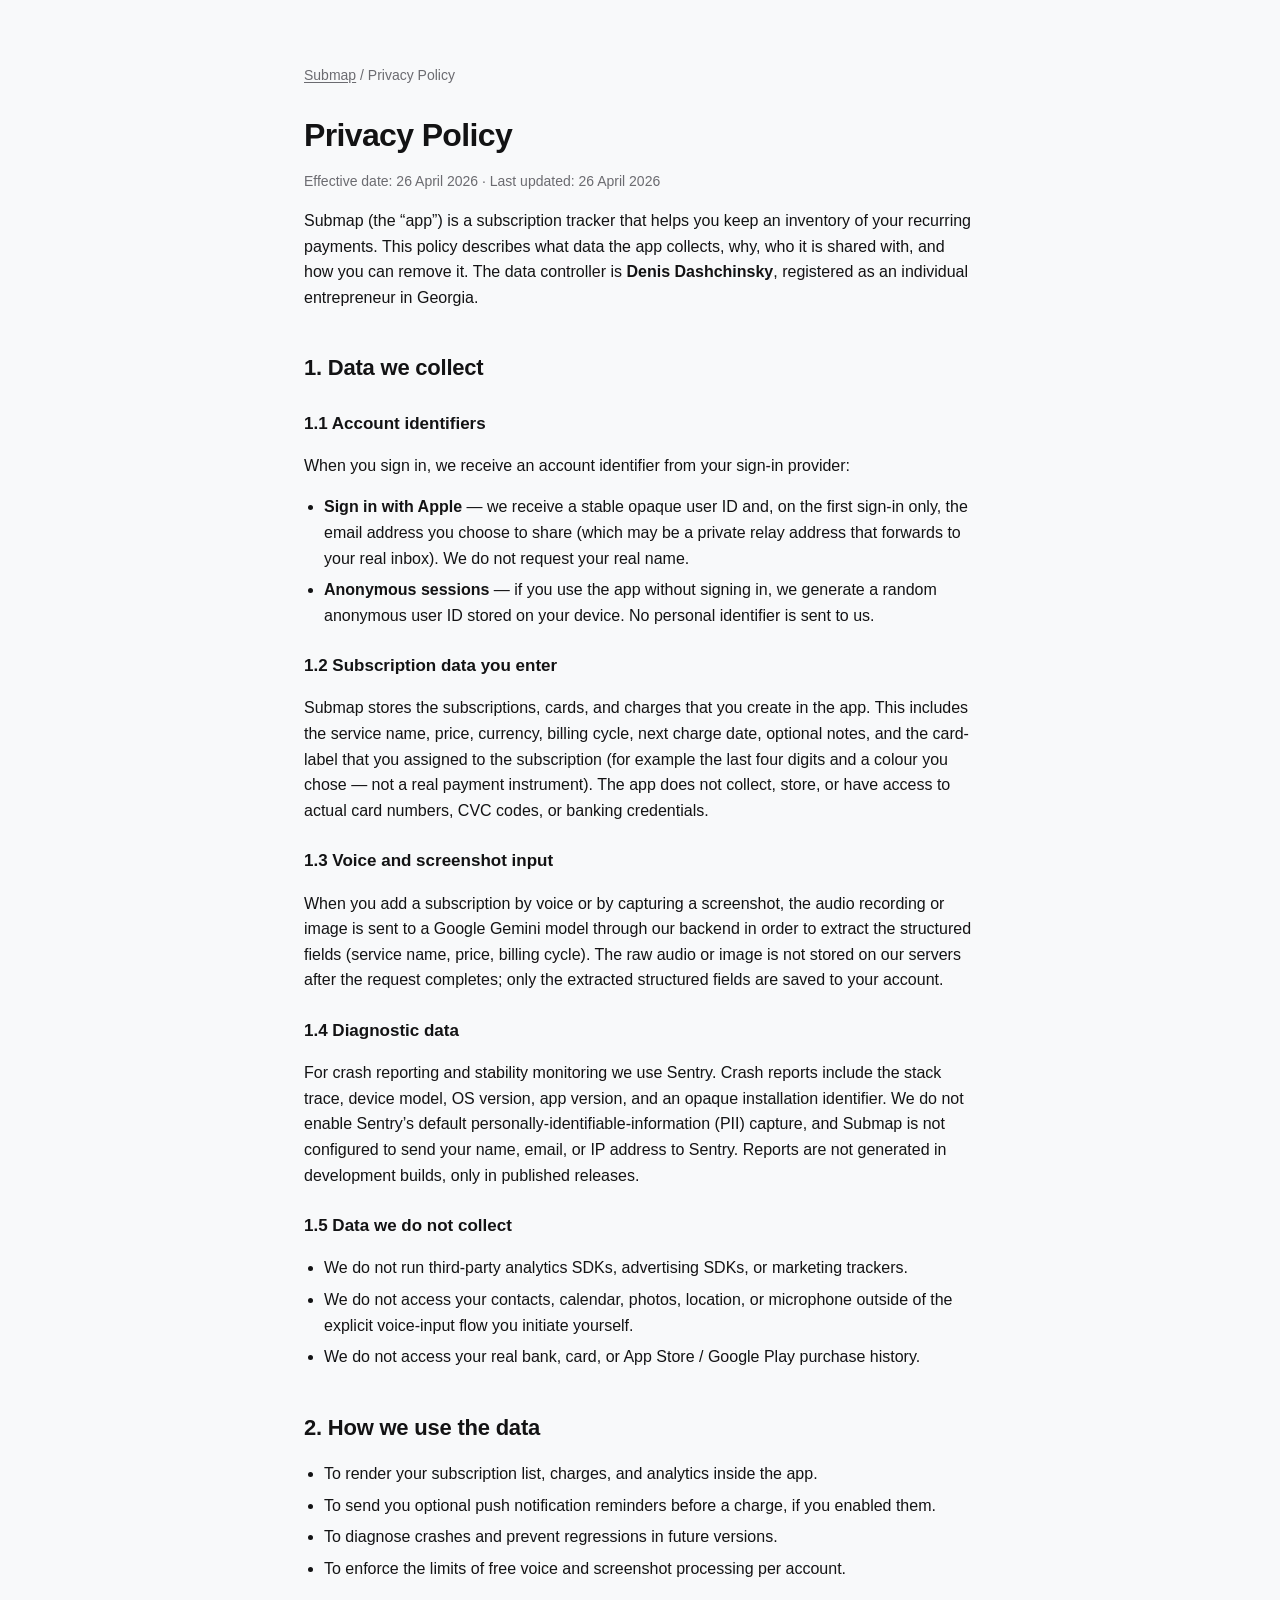
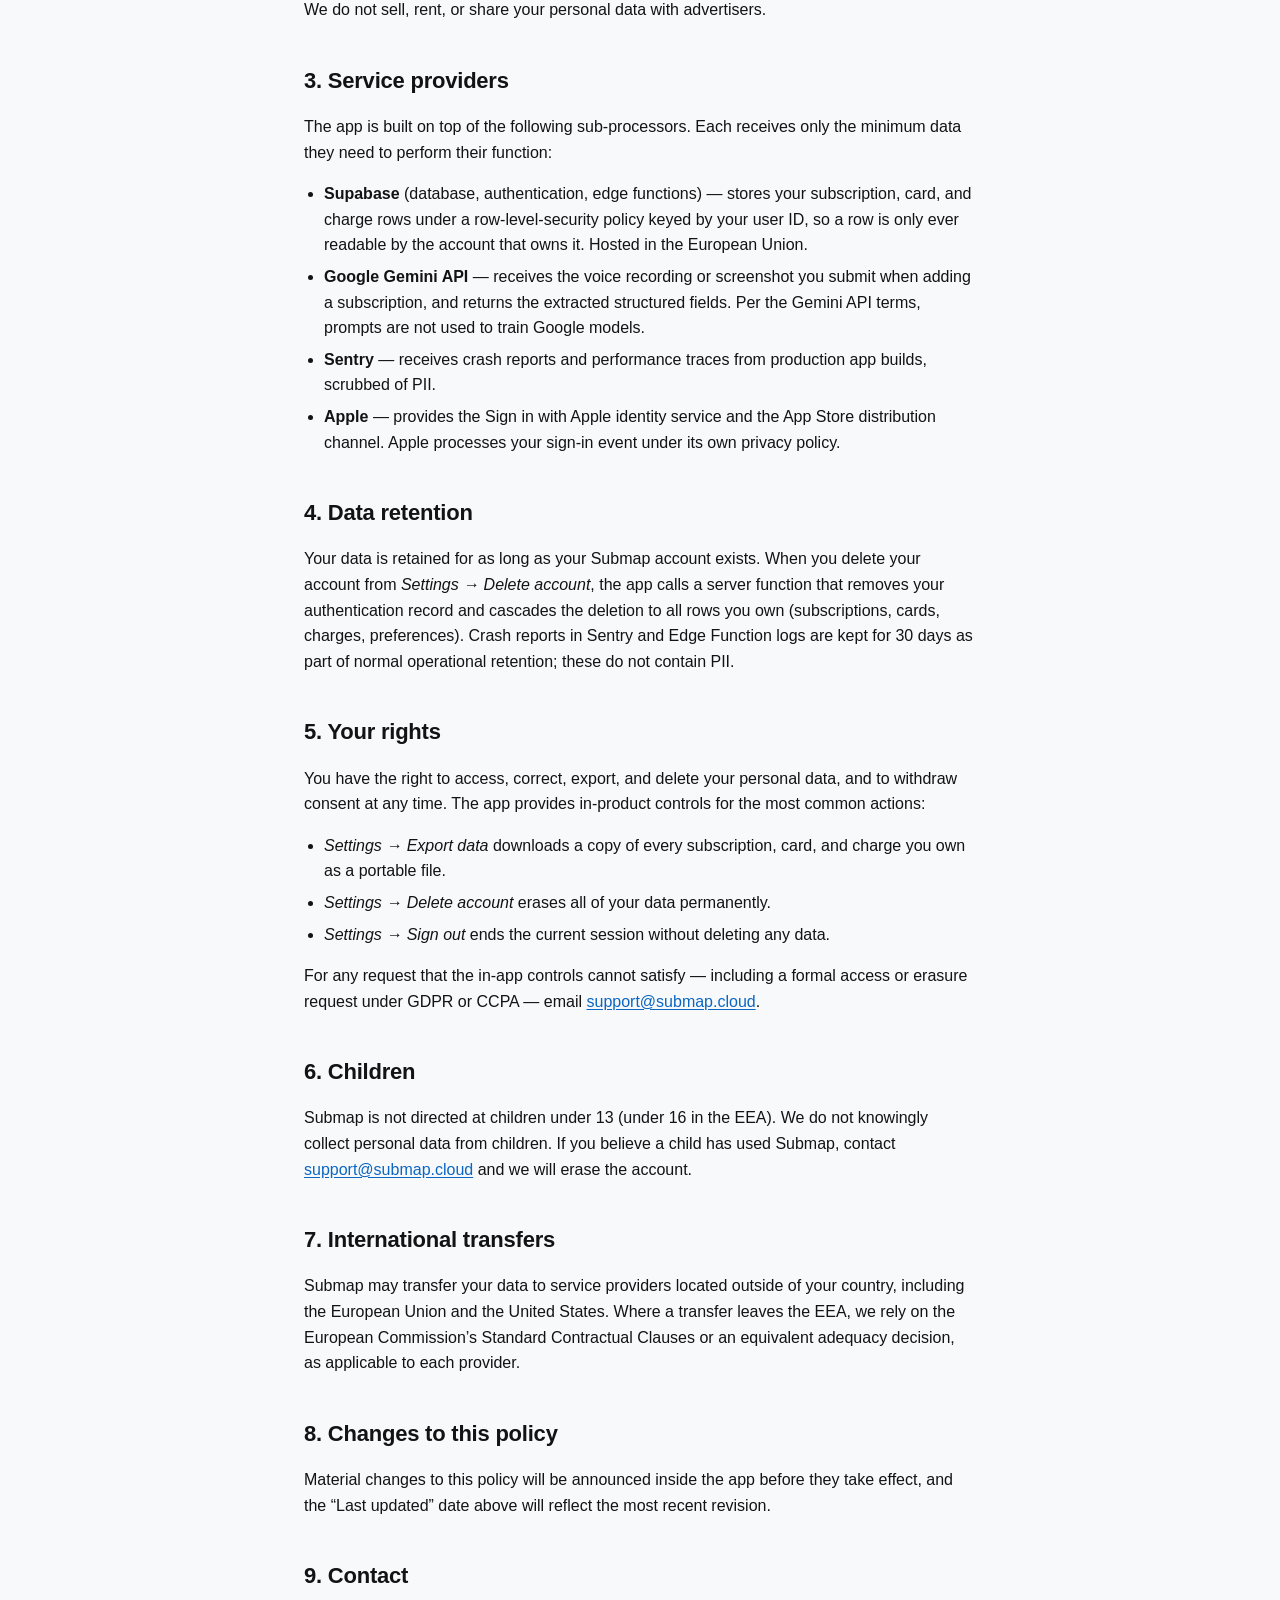
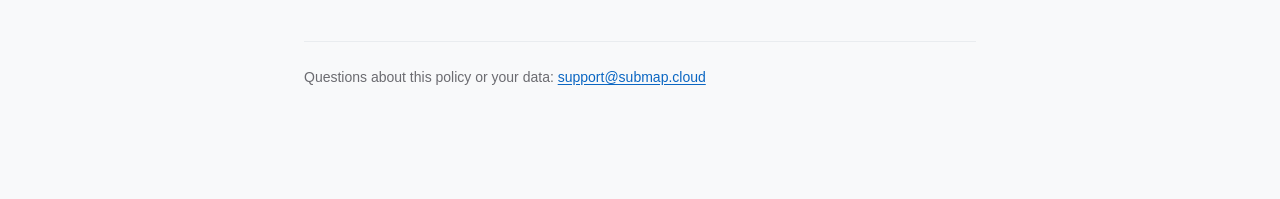
==== privacy/index.html @ de28f24a "Initial: privacy + terms for submap.cloud" ====
<!doctype html>
<html lang="en">
  <head>
    <meta charset="utf-8" />
    <meta name="viewport" content="width=device-width, initial-scale=1" />
    <title>Privacy Policy — Submap</title>
    <link rel="stylesheet" href="/style.css" />
  </head>
  <body>
    <main>
      <nav class="crumbs"><a href="/">Submap</a> / Privacy Policy</nav>
      <h1>Privacy Policy</h1>
      <p class="meta">Effective date: 26 April 2026 · Last updated: 26 April 2026</p>

      <p>
        Submap (the &ldquo;app&rdquo;) is a subscription tracker that helps
        you keep an inventory of your recurring payments. This policy
        describes what data the app collects, why, who it is shared with,
        and how you can remove it. The data controller is
        <strong>Denis Dashchinsky</strong>, registered as an individual
        entrepreneur in Georgia.
      </p>

      <h2>1. Data we collect</h2>

      <h3>1.1 Account identifiers</h3>
      <p>
        When you sign in, we receive an account identifier from your sign-in
        provider:
      </p>
      <ul>
        <li>
          <strong>Sign in with Apple</strong> &mdash; we receive a stable
          opaque user ID and, on the first sign-in only, the email address
          you choose to share (which may be a private relay address that
          forwards to your real inbox). We do not request your real name.
        </li>
        <li>
          <strong>Anonymous sessions</strong> &mdash; if you use the app
          without signing in, we generate a random anonymous user ID stored
          on your device. No personal identifier is sent to us.
        </li>
      </ul>

      <h3>1.2 Subscription data you enter</h3>
      <p>
        Submap stores the subscriptions, cards, and charges that you create
        in the app. This includes the service name, price, currency,
        billing cycle, next charge date, optional notes, and the
        card-label that you assigned to the subscription (for example the
        last four digits and a colour you chose &mdash; not a real payment
        instrument). The app does not collect, store, or have access to
        actual card numbers, CVC codes, or banking credentials.
      </p>

      <h3>1.3 Voice and screenshot input</h3>
      <p>
        When you add a subscription by voice or by capturing a screenshot,
        the audio recording or image is sent to a Google Gemini model
        through our backend in order to extract the structured fields
        (service name, price, billing cycle). The raw audio or image is
        not stored on our servers after the request completes; only the
        extracted structured fields are saved to your account.
      </p>

      <h3>1.4 Diagnostic data</h3>
      <p>
        For crash reporting and stability monitoring we use Sentry. Crash
        reports include the stack trace, device model, OS version, app
        version, and an opaque installation identifier. We do not enable
        Sentry&rsquo;s default personally-identifiable-information (PII)
        capture, and Submap is not configured to send your name, email,
        or IP address to Sentry. Reports are not generated in development
        builds, only in published releases.
      </p>

      <h3>1.5 Data we do not collect</h3>
      <ul>
        <li>We do not run third-party analytics SDKs, advertising SDKs, or marketing trackers.</li>
        <li>We do not access your contacts, calendar, photos, location, or microphone outside of the explicit voice-input flow you initiate yourself.</li>
        <li>We do not access your real bank, card, or App Store / Google Play purchase history.</li>
      </ul>

      <h2>2. How we use the data</h2>
      <ul>
        <li>To render your subscription list, charges, and analytics inside the app.</li>
        <li>To send you optional push notification reminders before a charge, if you enabled them.</li>
        <li>To diagnose crashes and prevent regressions in future versions.</li>
        <li>To enforce the limits of free voice and screenshot processing per account.</li>
      </ul>
      <p>
        We do not sell, rent, or share your personal data with advertisers.
      </p>

      <h2>3. Service providers</h2>
      <p>
        The app is built on top of the following sub-processors. Each
        receives only the minimum data they need to perform their function:
      </p>
      <ul>
        <li>
          <strong>Supabase</strong> (database, authentication, edge
          functions) &mdash; stores your subscription, card, and charge
          rows under a row-level-security policy keyed by your user ID,
          so a row is only ever readable by the account that owns it.
          Hosted in the European Union.
        </li>
        <li>
          <strong>Google Gemini API</strong> &mdash; receives the voice
          recording or screenshot you submit when adding a subscription,
          and returns the extracted structured fields. Per the Gemini API
          terms, prompts are not used to train Google models.
        </li>
        <li>
          <strong>Sentry</strong> &mdash; receives crash reports and
          performance traces from production app builds, scrubbed of PII.
        </li>
        <li>
          <strong>Apple</strong> &mdash; provides the Sign in with Apple
          identity service and the App Store distribution channel. Apple
          processes your sign-in event under its own privacy policy.
        </li>
      </ul>

      <h2>4. Data retention</h2>
      <p>
        Your data is retained for as long as your Submap account exists.
        When you delete your account from
        <em>Settings → Delete account</em>, the app calls a server
        function that removes your authentication record and cascades the
        deletion to all rows you own (subscriptions, cards, charges,
        preferences). Crash reports in Sentry and Edge Function logs are
        kept for 30 days as part of normal operational retention; these
        do not contain PII.
      </p>

      <h2>5. Your rights</h2>
      <p>
        You have the right to access, correct, export, and delete your
        personal data, and to withdraw consent at any time. The app
        provides in-product controls for the most common actions:
      </p>
      <ul>
        <li><em>Settings → Export data</em> downloads a copy of every subscription, card, and charge you own as a portable file.</li>
        <li><em>Settings → Delete account</em> erases all of your data permanently.</li>
        <li><em>Settings → Sign out</em> ends the current session without deleting any data.</li>
      </ul>
      <p>
        For any request that the in-app controls cannot satisfy &mdash;
        including a formal access or erasure request under GDPR or
        CCPA &mdash; email
        <a href="mailto:support@submap.cloud">support@submap.cloud</a>.
      </p>

      <h2>6. Children</h2>
      <p>
        Submap is not directed at children under 13 (under 16 in the EEA).
        We do not knowingly collect personal data from children. If you
        believe a child has used Submap, contact
        <a href="mailto:support@submap.cloud">support@submap.cloud</a> and
        we will erase the account.
      </p>

      <h2>7. International transfers</h2>
      <p>
        Submap may transfer your data to service providers located outside
        of your country, including the European Union and the United
        States. Where a transfer leaves the EEA, we rely on the European
        Commission&rsquo;s Standard Contractual Clauses or an equivalent
        adequacy decision, as applicable to each provider.
      </p>

      <h2>8. Changes to this policy</h2>
      <p>
        Material changes to this policy will be announced inside the app
        before they take effect, and the &ldquo;Last updated&rdquo; date
        above will reflect the most recent revision.
      </p>

      <h2>9. Contact</h2>
      <p class="contact">
        Questions about this policy or your data:
        <a href="mailto:support@submap.cloud">support@submap.cloud</a>
      </p>
    </main>
  </body>
</html>
---- style.css ----
:root {
  color-scheme: light dark;
  --bg: #f8f9fa;
  --fg: #131314;
  --muted: #6b6b70;
  --border: #e9ecef;
  --link: #0a66c2;
}
@media (prefers-color-scheme: dark) {
  :root {
    --bg: #131314;
    --fg: #f8f9fa;
    --muted: #b6b6bd;
    --border: #2a2a2d;
    --link: #66b3ff;
  }
}
* { box-sizing: border-box; }
html, body {
  background: var(--bg);
  color: var(--fg);
  font: 16px/1.6 -apple-system, BlinkMacSystemFont, "Inter", "Segoe UI", Roboto, "Helvetica Neue", Arial, sans-serif;
  margin: 0;
  padding: 0;
  -webkit-text-size-adjust: 100%;
}
main {
  max-width: 720px;
  margin: 0 auto;
  padding: 64px 24px 96px;
}
h1 {
  font-size: 32px;
  letter-spacing: -0.02em;
  margin: 0 0 8px;
}
h2 {
  font-size: 22px;
  letter-spacing: -0.01em;
  margin: 40px 0 12px;
}
h3 {
  font-size: 17px;
  margin: 24px 0 8px;
  color: var(--fg);
}
p, li { color: var(--fg); }
.muted, .contact, .meta { color: var(--muted); }
.meta { font-size: 14px; margin-top: 4px; }
ul { padding-left: 20px; }
li { margin-bottom: 6px; }
a { color: var(--link); text-decoration: underline; text-underline-offset: 2px; }
a:hover { text-decoration-thickness: 2px; }
hr {
  border: 0;
  border-top: 1px solid var(--border);
  margin: 32px 0;
}
.contact {
  margin-top: 48px;
  padding-top: 24px;
  border-top: 1px solid var(--border);
  font-size: 14px;
}
nav.crumbs {
  font-size: 14px;
  color: var(--muted);
  margin-bottom: 24px;
}
nav.crumbs a { color: var(--muted); }
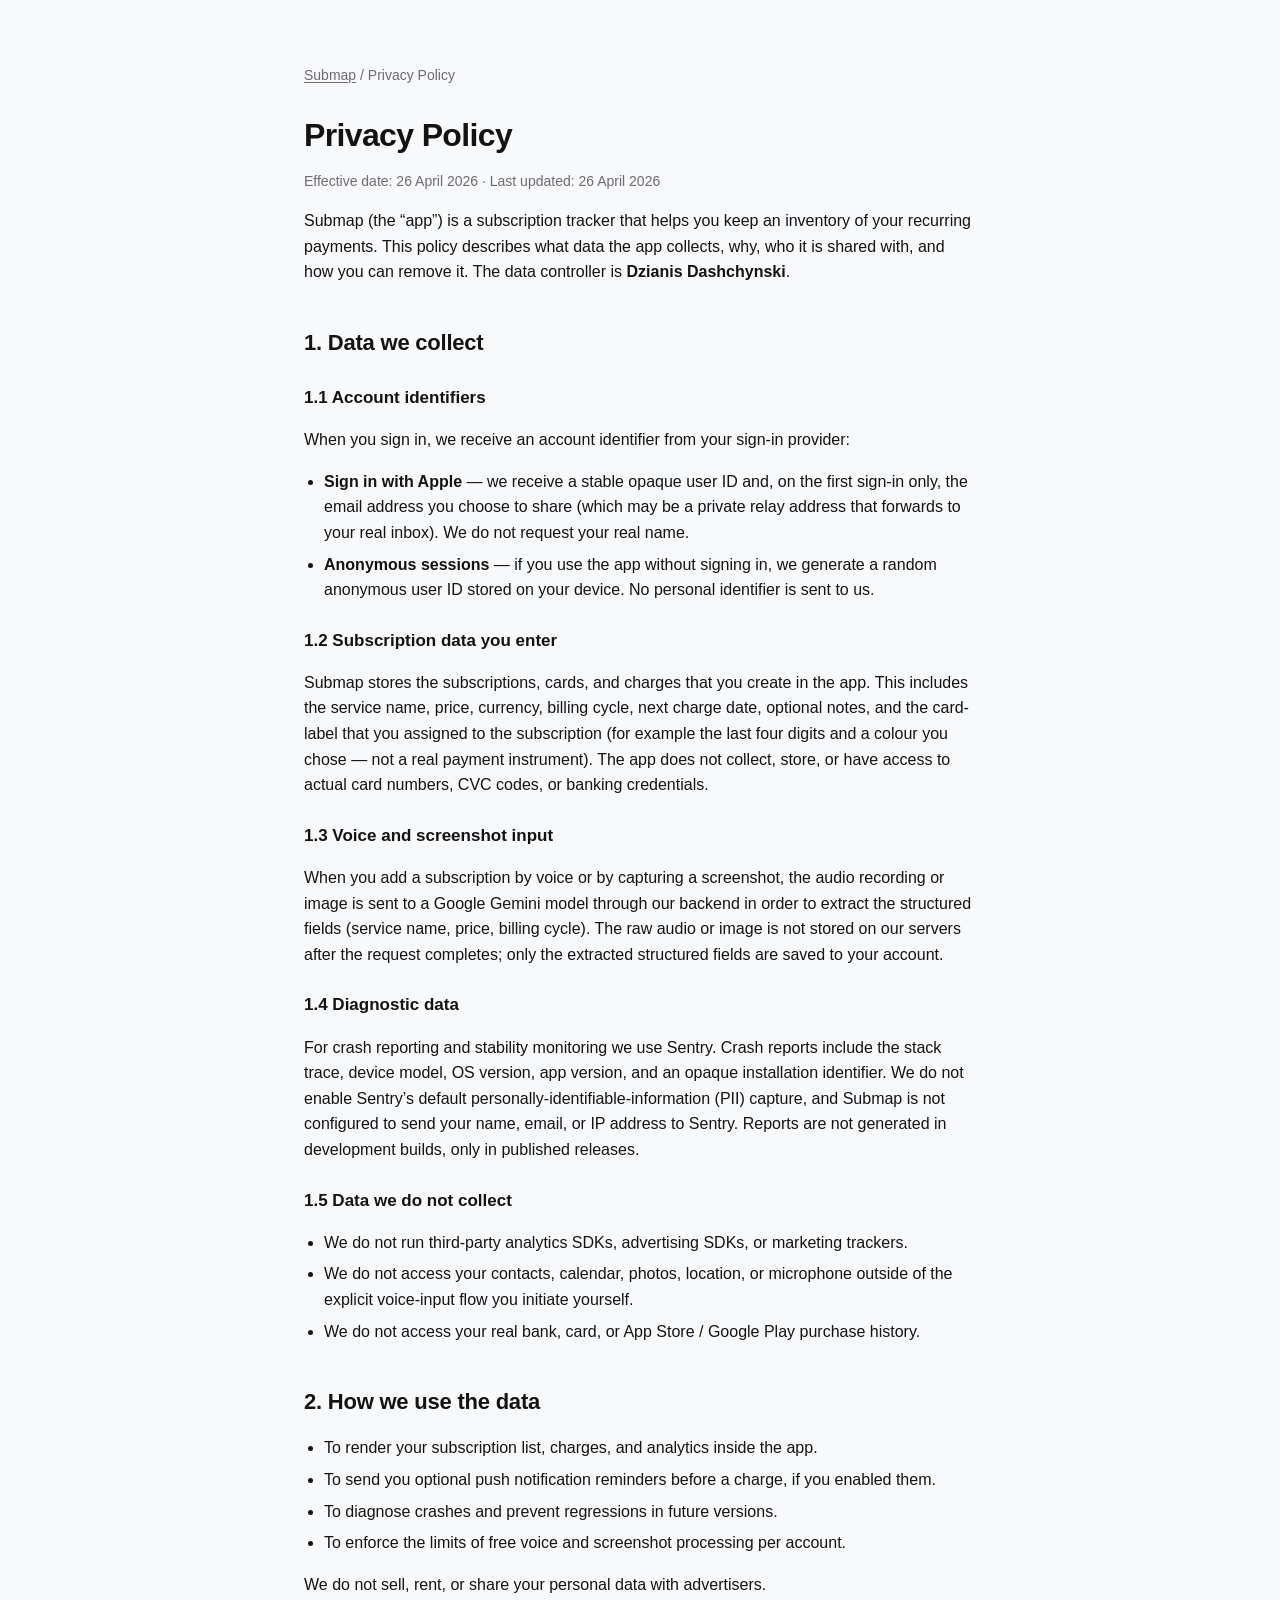
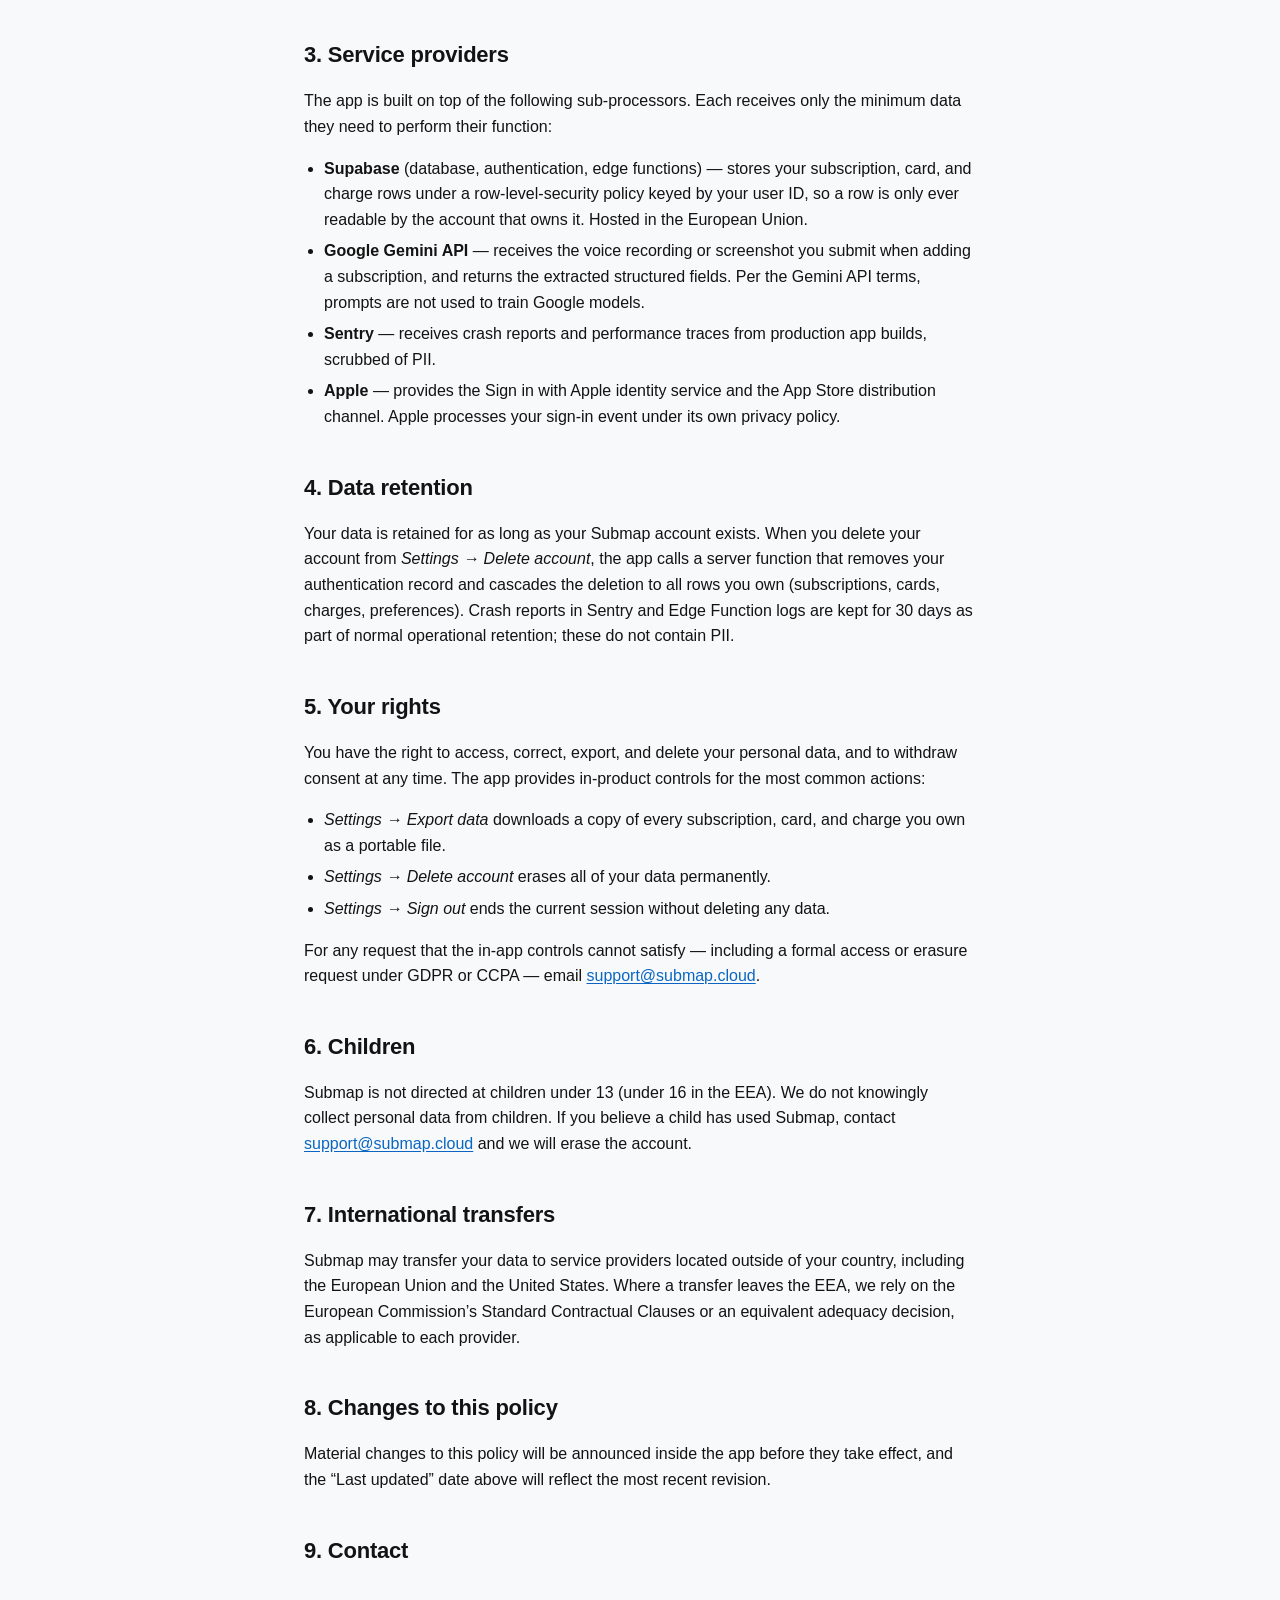
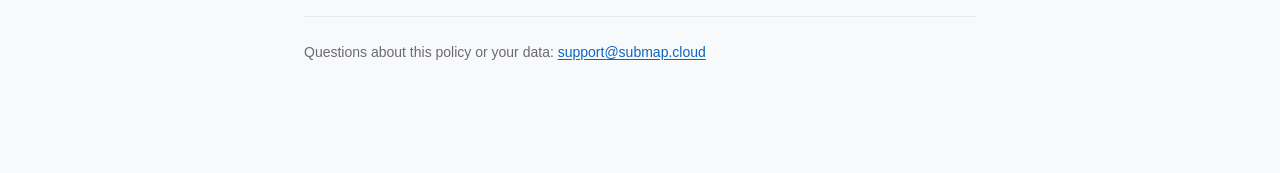
==== commit 703aaa2d: "Update operator name + neutralise governing-law clause - Replace 'Denis Dashchinsky, registered as a" ====
--- a/privacy/index.html
+++ b/privacy/index.html
@@ -17,8 +17,7 @@
         you keep an inventory of your recurring payments. This policy
         describes what data the app collects, why, who it is shared with,
         and how you can remove it. The data controller is
-        <strong>Denis Dashchinsky</strong>, registered as an individual
-        entrepreneur in Georgia.
+        <strong>Dzianis Dashchynski</strong>.
       </p>
 
       <h2>1. Data we collect</h2>
